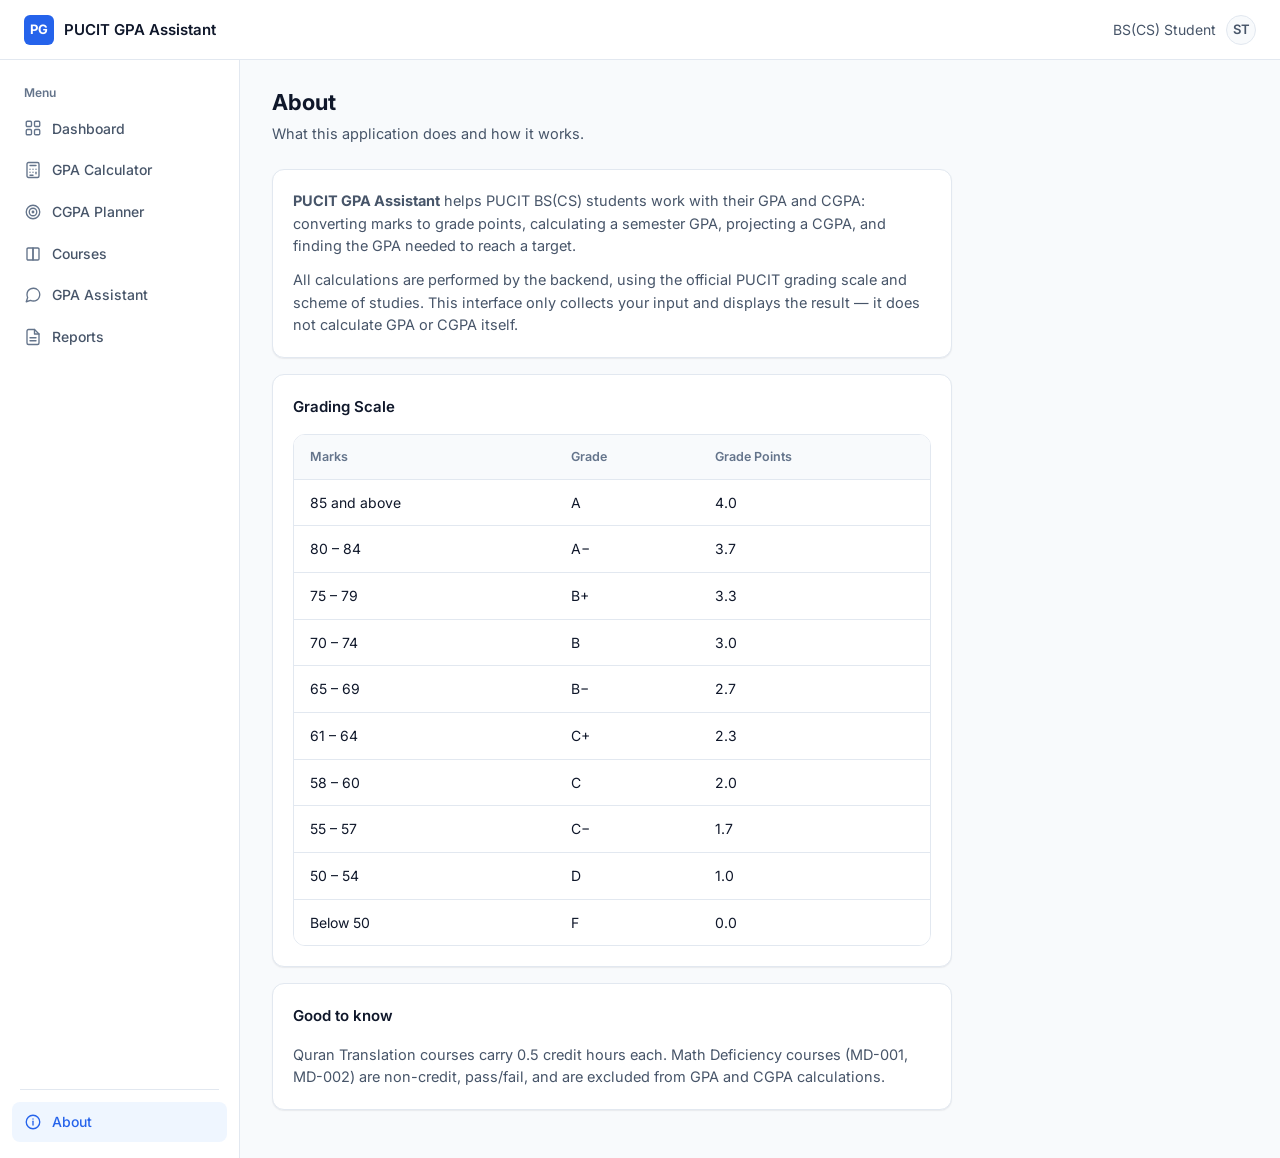
==== Frontend/about.html @ fce68ddb "Adding about.html" ====
<!DOCTYPE html>
<html lang="en">
<head>
<meta charset="UTF-8">
<meta name="viewport" content="width=device-width, initial-scale=1.0">
<title>About · PUCIT GPA Assistant</title>
<link rel="preconnect" href="https://fonts.googleapis.com">
<link rel="preconnect" href="https://fonts.gstatic.com" crossorigin>
<link href="https://fonts.googleapis.com/css2?family=Inter:wght@400;500;600;700&display=swap" rel="stylesheet">
<link rel="stylesheet" href="css/style.css">
</head>
<body>
<div class="app-shell">

  <header class="topbar">
    <a href="index.html" class="brand">
      <span class="brand-mark">PG</span>
      <span>PUCIT GPA Assistant</span>
    </a>
    <div class="topbar-user">
      <span>BS(CS) Student</span>
      <span class="topbar-user-avatar">ST</span>
    </div>
  </header>

  <nav class="sidebar" aria-label="Primary">
    <div>
      <p class="nav-section-label">Menu</p>
      <ul class="nav-list">
          <li><a class="nav-link" href="index.html"><svg class="icon" viewBox="0 0 24 24"><rect x="3" y="3" width="7" height="7" rx="1.5"></rect><rect x="14" y="3" width="7" height="7" rx="1.5"></rect><rect x="14" y="14" width="7" height="7" rx="1.5"></rect><rect x="3" y="14" width="7" height="7" rx="1.5"></rect></svg><span>Dashboard</span></a></li>
          <li><a class="nav-link" href="gpa-calculator.html"><svg class="icon" viewBox="0 0 24 24"><rect x="4" y="2" width="16" height="20" rx="2"></rect><line x1="8" y1="6" x2="16" y2="6"></line><line x1="8" y1="11" x2="8" y2="11.01"></line><line x1="12" y1="11" x2="12" y2="11.01"></line><line x1="16" y1="11" x2="16" y2="11.01"></line><line x1="8" y1="15" x2="8" y2="15.01"></line><line x1="12" y1="15" x2="12" y2="15.01"></line><line x1="16" y1="15" x2="16" y2="17"></line><line x1="8" y1="19" x2="12" y2="19"></line></svg><span>GPA Calculator</span></a></li>
          <li><a class="nav-link" href="cgpa-planner.html"><svg class="icon" viewBox="0 0 24 24"><circle cx="12" cy="12" r="9"></circle><circle cx="12" cy="12" r="5"></circle><circle cx="12" cy="12" r="1"></circle></svg><span>CGPA Planner</span></a></li>
          <li><a class="nav-link" href="courses.html"><svg class="icon" viewBox="0 0 24 24"><path d="M4 5.5C4 4.67 4.67 4 5.5 4H12v16H5.5A1.5 1.5 0 0 1 4 18.5v-13Z"></path><path d="M20 5.5c0-.83-.67-1.5-1.5-1.5H12v16h6.5c.83 0 1.5-.67 1.5-1.5v-13Z"></path></svg><span>Courses</span></a></li>
          <li><a class="nav-link" href="assistant.html"><svg class="icon" viewBox="0 0 24 24"><path d="M21 11.5a8.38 8.38 0 0 1-.9 3.8 8.5 8.5 0 0 1-7.6 4.7 8.38 8.38 0 0 1-3.8-.9L3 21l1.9-5.7a8.38 8.38 0 0 1-.9-3.8 8.5 8.5 0 0 1 4.7-7.6 8.38 8.38 0 0 1 3.8-.9h.5a8.48 8.48 0 0 1 8 8v.5Z"></path></svg><span>GPA Assistant</span></a></li>
          <li><a class="nav-link" href="reports.html"><svg class="icon" viewBox="0 0 24 24"><path d="M14 2H6a2 2 0 0 0-2 2v16a2 2 0 0 0 2 2h12a2 2 0 0 0 2-2V8Z"></path><path d="M14 2v6h6"></path><line x1="8" y1="13" x2="16" y2="13"></line><line x1="8" y1="17" x2="16" y2="17"></line></svg><span>Reports</span></a></li>
      </ul>
    </div>
    <div class="sidebar-footer">
      <div class="nav-divider"></div>
      <ul class="nav-list">
        <li><a class="nav-link" href="about.html" aria-current="page"><svg class="icon" viewBox="0 0 24 24"><circle cx="12" cy="12" r="9"></circle><line x1="12" y1="11" x2="12" y2="16"></line><line x1="12" y1="8" x2="12" y2="8.01"></line></svg><span>About</span></a></li>
      </ul>
    </div>
  </nav>

  <main class="main-content">
    <div class="page-header">
      <h1 class="page-title">About</h1>
      <p class="page-subtitle">What this application does and how it works.</p>
    </div>

    <div class="about-content">
      <div class="card">
        <p><strong>PUCIT GPA Assistant</strong> helps PUCIT BS(CS) students work with their GPA and CGPA: converting marks to grade points, calculating a semester GPA, projecting a CGPA, and finding the GPA needed to reach a target.</p>
        <p>All calculations are performed by the backend, using the official PUCIT grading scale and scheme of studies. This interface only collects your input and displays the result — it does not calculate GPA or CGPA itself.</p>
      </div>

      <div class="card">
        <div class="card-header">
          <span class="card-title">Grading Scale</span>
        </div>
        <div class="table-wrapper grade-scale-table">
          <table class="table">
            <thead>
              <tr>
                <th>Marks</th>
                <th>Grade</th>
                <th>Grade Points</th>
              </tr>
            </thead>
            <tbody>
          <tr>
            <td>85 and above</td>
            <td>A</td>
            <td>4.0</td>
          </tr>
          <tr>
            <td>80 – 84</td>
            <td>A−</td>
            <td>3.7</td>
          </tr>
          <tr>
            <td>75 – 79</td>
            <td>B+</td>
            <td>3.3</td>
          </tr>
          <tr>
            <td>70 – 74</td>
            <td>B</td>
            <td>3.0</td>
          </tr>
          <tr>
            <td>65 – 69</td>
            <td>B−</td>
            <td>2.7</td>
          </tr>
          <tr>
            <td>61 – 64</td>
            <td>C+</td>
            <td>2.3</td>
          </tr>
          <tr>
            <td>58 – 60</td>
            <td>C</td>
            <td>2.0</td>
          </tr>
          <tr>
            <td>55 – 57</td>
            <td>C−</td>
            <td>1.7</td>
          </tr>
          <tr>
            <td>50 – 54</td>
            <td>D</td>
            <td>1.0</td>
          </tr>
          <tr>
            <td>Below 50</td>
            <td>F</td>
            <td>0.0</td>
          </tr>
            </tbody>
          </table>
        </div>
      </div>

      <div class="card">
        <div class="card-header">
          <span class="card-title">Good to know</span>
        </div>
        <p>Quran Translation courses carry 0.5 credit hours each. Math Deficiency courses (MD-001, MD-002) are non-credit, pass/fail, and are excluded from GPA and CGPA calculations.</p>
      </div>
    </div>

  </main>

</div>
</body>
</html>
---- Frontend/css/style.css ----
/* =========================================================
   PUCIT GPA Assistant — Stylesheet
   A light, academic, production-style UI.
   Organized in sections: Tokens, Reset, Layout, Components, Pages, Responsive.
   ========================================================= */

/* ---------------------------------------------------------
   1. DESIGN TOKENS
   --------------------------------------------------------- */
:root {
  /* Color */
  --color-primary: #2563eb;
  --color-primary-hover: #1d4ed8;
  --color-bg: #f8fafc;
  --color-surface: #ffffff;
  --color-border: #e2e8f0;
  --color-text: #0f172a;
  --color-text-secondary: #475569;
  --color-text-muted: #64748b;
  --color-success: #16a34a;
  --color-success-bg: #f0fdf4;
  --color-success-border: #bbf7d0;
  --color-warning: #d97706;
  --color-warning-bg: #fffbeb;
  --color-warning-border: #fde68a;
  --color-error: #dc2626;
  --color-error-bg: #fef2f2;
  --color-error-border: #fecaca;

  /* Type */
  --font-base: "Inter", -apple-system, BlinkMacSystemFont, "Segoe UI", Roboto, sans-serif;

  /* Radius */
  --radius-sm: 6px;
  --radius-md: 8px;
  --radius-lg: 12px;
  --radius-pill: 999px;

  /* Shadow */
  --shadow-sm: 0 1px 2px rgba(15, 23, 42, 0.04), 0 1px 1px rgba(15, 23, 42, 0.03);
  --shadow-md: 0 4px 10px rgba(15, 23, 42, 0.06), 0 1px 3px rgba(15, 23, 42, 0.04);

  /* Layout */
  --sidebar-width: 240px;
  --topbar-height: 60px;

  /* Motion */
  --transition-fast: 120ms ease;
  --transition-base: 180ms ease;
}

/* ---------------------------------------------------------
   2. RESET & BASE
   --------------------------------------------------------- */
*,
*::before,
*::after {
  box-sizing: border-box;
}

html {
  -webkit-text-size-adjust: 100%;
}

body {
  margin: 0;
  font-family: var(--font-base);
  font-size: 15px;
  line-height: 1.55;
  color: var(--color-text);
  background-color: var(--color-bg);
}

h1, h2, h3, h4, h5, h6 {
  margin: 0;
  font-weight: 600;
  line-height: 1.3;
}

p {
  margin: 0;
}

a {
  color: inherit;
  text-decoration: none;
}

ul, ol {
  margin: 0;
  padding: 0;
  list-style: none;
}

button {
  font-family: inherit;
}

table {
  border-collapse: collapse;
}

img, svg {
  display: block;
  max-width: 100%;
}

/* Base focus visibility across the app */
a:focus-visible,
button:focus-visible,
input:focus-visible,
select:focus-visible,
textarea:focus-visible,
.nav-link:focus-visible {
  outline: 2px solid var(--color-primary);
  outline-offset: 2px;
  border-radius: var(--radius-sm);
}

.icon {
  width: 18px;
  height: 18px;
  flex-shrink: 0;
  stroke: currentColor;
  fill: none;
  stroke-width: 1.8;
  stroke-linecap: round;
  stroke-linejoin: round;
}

/* ---------------------------------------------------------
   3. APP SHELL LAYOUT
   --------------------------------------------------------- */
.app-shell {
  display: grid;
  grid-template-columns: var(--sidebar-width) 1fr;
  grid-template-rows: var(--topbar-height) 1fr;
  grid-template-areas:
    "topbar topbar"
    "sidebar main";
  min-height: 100vh;
}

/* --- Top bar --- */
.topbar {
  grid-area: topbar;
  display: flex;
  align-items: center;
  justify-content: space-between;
  padding: 0 24px;
  background-color: var(--color-surface);
  border-bottom: 1px solid var(--color-border);
}

.brand {
  display: flex;
  align-items: center;
  gap: 10px;
  font-weight: 600;
  font-size: 15px;
  color: var(--color-text);
}

.brand-mark {
  display: flex;
  align-items: center;
  justify-content: center;
  width: 30px;
  height: 30px;
  border-radius: var(--radius-sm);
  background-color: var(--color-primary);
  color: #ffffff;
  font-weight: 700;
  font-size: 13px;
}

.topbar-user {
  display: flex;
  align-items: center;
  gap: 10px;
  color: var(--color-text-secondary);
  font-size: 14px;
}

.topbar-user-avatar {
  display: flex;
  align-items: center;
  justify-content: center;
  width: 30px;
  height: 30px;
  border-radius: 50%;
  background-color: var(--color-bg);
  border: 1px solid var(--color-border);
  color: var(--color-text-secondary);
  font-size: 13px;
  font-weight: 600;
}

/* --- Sidebar --- */
.sidebar {
  grid-area: sidebar;
  background-color: var(--color-surface);
  border-right: 1px solid var(--color-border);
  padding: 16px 12px;
  display: flex;
  flex-direction: column;
}

.nav-section-label {
  padding: 8px 12px 6px;
  font-size: 12px;
  font-weight: 600;
  color: var(--color-text-muted);
}

.nav-list {
  display: flex;
  flex-direction: column;
  gap: 2px;
}

.nav-link {
  display: flex;
  align-items: center;
  gap: 10px;
  padding: 9px 12px;
  border-radius: var(--radius-md);
  color: var(--color-text-secondary);
  font-size: 14px;
  font-weight: 500;
  transition: background-color var(--transition-fast), color var(--transition-fast);
}

.nav-link .icon {
  color: var(--color-text-muted);
  transition: color var(--transition-fast);
}

.nav-link:hover {
  background-color: var(--color-bg);
  color: var(--color-text);
}

.nav-link:hover .icon {
  color: var(--color-text-secondary);
}

.nav-link[aria-current="page"] {
  background-color: #eff6ff;
  color: var(--color-primary);
}

.nav-link[aria-current="page"] .icon {
  color: var(--color-primary);
}

.nav-divider {
  height: 1px;
  background-color: var(--color-border);
  margin: 12px 8px;
}

.sidebar-footer {
  margin-top: auto;
}

/* --- Main content --- */
.main-content {
  grid-area: main;
  padding: 28px 32px 48px;
  max-width: 1120px;
  width: 100%;
}

.page-header {
  margin-bottom: 24px;
}

.page-eyebrow {
  color: var(--color-text-muted);
  font-size: 13px;
  margin-bottom: 4px;
}

.page-title {
  font-size: 22px;
  font-weight: 700;
  color: var(--color-text);
}

.page-subtitle {
  margin-top: 6px;
  color: var(--color-text-secondary);
  font-size: 14.5px;
  max-width: 640px;
}

/* ---------------------------------------------------------
   4. CARDS
   --------------------------------------------------------- */
.card {
  background-color: var(--color-surface);
  border: 1px solid var(--color-border);
  border-radius: var(--radius-lg);
  box-shadow: var(--shadow-sm);
  padding: 20px;
}

.card-header {
  display: flex;
  align-items: baseline;
  justify-content: space-between;
  margin-bottom: 16px;
  gap: 12px;
}

.card-title {
  font-size: 15px;
  font-weight: 600;
  color: var(--color-text);
}

.card-description {
  font-size: 13.5px;
  color: var(--color-text-muted);
  margin-top: 2px;
}

.card-grid {
  display: grid;
  grid-template-columns: repeat(4, 1fr);
  gap: 16px;
}

.stat-card {
  background-color: var(--color-surface);
  border: 1px solid var(--color-border);
  border-radius: var(--radius-lg);
  padding: 18px 20px;
}

.stat-card-label {
  font-size: 13px;
  color: var(--color-text-muted);
  margin-bottom: 8px;
}

.stat-card-value {
  font-size: 26px;
  font-weight: 700;
  color: var(--color-text);
}

.stat-card-value.is-empty {
  color: var(--color-text-muted);
  font-weight: 600;
}

.stat-card-hint {
  margin-top: 6px;
  font-size: 12.5px;
  color: var(--color-text-muted);
}

/* ---------------------------------------------------------
   5. BUTTONS
   --------------------------------------------------------- */
.btn {
  display: inline-flex;
  align-items: center;
  justify-content: center;
  gap: 8px;
  padding: 10px 18px;
  border-radius: var(--radius-md);
  font-size: 14px;
  font-weight: 600;
  border: 1px solid transparent;
  cursor: pointer;
  transition: background-color var(--transition-fast), border-color var(--transition-fast), color var(--transition-fast);
  white-space: nowrap;
}

.btn .icon {
  width: 16px;
  height: 16px;
}

.btn-primary {
  background-color: var(--color-primary);
  color: #ffffff;
}

.btn-primary:hover {
  background-color: var(--color-primary-hover);
}

.btn-primary:disabled {
  background-color: #93b6f8;
  cursor: not-allowed;
}

.btn-secondary {
  background-color: var(--color-surface);
  color: var(--color-text);
  border-color: var(--color-border);
}

.btn-secondary:hover {
  background-color: var(--color-bg);
  border-color: #cbd5e1;
}

.btn-secondary:disabled {
  color: var(--color-text-muted);
  cursor: not-allowed;
}

.btn-ghost {
  background-color: transparent;
  color: var(--color-text-secondary);
}

.btn-ghost:hover {
  background-color: var(--color-bg);
  color: var(--color-text);
}

.btn-sm {
  padding: 7px 12px;
  font-size: 13px;
}

.btn-block {
  width: 100%;
}

.button-row {
  display: flex;
  gap: 10px;
  flex-wrap: wrap;
  margin-top: 20px;
}

/* ---------------------------------------------------------
   6. FORMS
   --------------------------------------------------------- */
.form-group {
  margin-bottom: 18px;
}

.form-row {
  display: grid;
  grid-template-columns: 1fr 1fr;
  gap: 16px;
}

label,
.form-label {
  display: block;
  font-size: 13.5px;
  font-weight: 600;
  color: var(--color-text);
  margin-bottom: 6px;
}

.form-help {
  margin-top: 6px;
  font-size: 12.5px;
  color: var(--color-text-muted);
}

.form-error {
  margin-top: 6px;
  font-size: 12.5px;
  color: var(--color-error);
  display: none;
}

.form-error.is-visible {
  display: block;
}

.form-success {
  margin-top: 6px;
  font-size: 12.5px;
  color: var(--color-success);
}

input[type="text"],
input[type="number"],
input[type="email"],
select,
textarea {
  width: 100%;
  padding: 10px 12px;
  font-size: 14px;
  font-family: inherit;
  color: var(--color-text);
  background-color: var(--color-surface);
  border: 1px solid var(--color-border);
  border-radius: var(--radius-md);
  transition: border-color var(--transition-fast), box-shadow var(--transition-fast);
}

input::placeholder,
textarea::placeholder {
  color: var(--color-text-muted);
}

input:focus,
select:focus,
textarea:focus {
  outline: none;
  border-color: var(--color-primary);
  box-shadow: 0 0 0 3px rgba(37, 99, 235, 0.12);
}

input.is-invalid,
select.is-invalid {
  border-color: var(--color-error);
}

input.is-invalid:focus,
select.is-invalid:focus {
  box-shadow: 0 0 0 3px rgba(220, 38, 38, 0.12);
}

input:disabled,
select:disabled,
textarea:disabled {
  background-color: var(--color-bg);
  color: var(--color-text-muted);
  cursor: not-allowed;
}

select {
  appearance: none;
  background-image: url("data:image/svg+xml;utf8,<svg xmlns='http://www.w3.org/2000/svg' width='16' height='16' viewBox='0 0 24 24' fill='none' stroke='%23475569' stroke-width='2' stroke-linecap='round' stroke-linejoin='round'><polyline points='6 9 12 15 18 9'></polyline></svg>");
  background-repeat: no-repeat;
  background-position: right 12px center;
  padding-right: 36px;
}

textarea {
  resize: vertical;
  min-height: 80px;
}

fieldset {
  border: none;
  padding: 0;
  margin: 0;
}

/* ---------------------------------------------------------
   7. PILLS / BADGES
   --------------------------------------------------------- */
.pill {
  display: inline-flex;
  align-items: center;
  gap: 6px;
  padding: 3px 10px;
  border-radius: var(--radius-pill);
  font-size: 12.5px;
  font-weight: 600;
  background-color: var(--color-bg);
  color: var(--color-text-secondary);
  border: 1px solid var(--color-border);
}

.pill-success {
  background-color: var(--color-success-bg);
  border-color: var(--color-success-border);
  color: var(--color-success);
}

.pill-warning {
  background-color: var(--color-warning-bg);
  border-color: var(--color-warning-border);
  color: var(--color-warning);
}

.pill-error {
  background-color: var(--color-error-bg);
  border-color: var(--color-error-border);
  color: var(--color-error);
}

.pill-primary {
  background-color: #eff6ff;
  border-color: #bfdbfe;
  color: var(--color-primary);
}

/* ---------------------------------------------------------
   8. TABLES
   --------------------------------------------------------- */
.table-wrapper {
  overflow-x: auto;
  border: 1px solid var(--color-border);
  border-radius: var(--radius-lg);
}

.table {
  width: 100%;
  min-width: 480px;
  border-collapse: collapse;
  background-color: var(--color-surface);
}

.table th,
.table td {
  text-align: left;
  padding: 12px 16px;
  font-size: 14px;
  border-bottom: 1px solid var(--color-border);
  white-space: nowrap;
}

.table th {
  font-size: 12.5px;
  font-weight: 600;
  color: var(--color-text-muted);
  background-color: var(--color-bg);
}

.table td {
  color: var(--color-text);
}

.table td.is-muted {
  color: var(--color-text-muted);
}

.table tbody tr:last-child td {
  border-bottom: none;
}

.table tbody tr:hover td {
  background-color: #f8fafc;
}

.table-foot-total td {
  font-weight: 600;
  background-color: var(--color-bg);
}

/* ---------------------------------------------------------
   9. EMPTY STATES
   --------------------------------------------------------- */
.empty-state {
  text-align: center;
  padding: 48px 24px;
  border: 1px dashed var(--color-border);
  border-radius: var(--radius-lg);
  background-color: var(--color-surface);
}

.empty-state-icon {
  display: flex;
  align-items: center;
  justify-content: center;
  width: 44px;
  height: 44px;
  margin: 0 auto 16px;
  border-radius: 50%;
  background-color: var(--color-bg);
  color: var(--color-text-muted);
}

.empty-state-title {
  font-size: 15px;
  font-weight: 600;
  color: var(--color-text);
  margin-bottom: 6px;
}

.empty-state-text {
  font-size: 13.5px;
  color: var(--color-text-muted);
  max-width: 360px;
  margin: 0 auto;
}

.empty-state .btn {
  margin-top: 18px;
}

/* ---------------------------------------------------------
   10. GPA CALCULATOR — course rows
   --------------------------------------------------------- */
.course-row {
  display: grid;
  grid-template-columns: 110px 1fr 90px 120px;
  align-items: center;
  gap: 16px;
  padding: 12px 4px;
  border-bottom: 1px solid var(--color-border);
}

.course-row:last-child {
  border-bottom: none;
}

.course-row-head {
  padding: 0 4px 10px;
  font-size: 12.5px;
  font-weight: 600;
  color: var(--color-text-muted);
  border-bottom: 1px solid var(--color-border);
}

.course-code {
  font-size: 13.5px;
  font-weight: 600;
  color: var(--color-text);
}

.course-name {
  font-size: 14px;
  color: var(--color-text);
}

.course-credits {
  font-size: 13.5px;
  color: var(--color-text-secondary);
}

.course-row input[type="number"] {
  width: 100%;
}

/* ---------------------------------------------------------
   11. RESULT DISPLAY
   --------------------------------------------------------- */
.result-panel {
  background-color: var(--color-surface);
  border: 1px solid var(--color-border);
  border-radius: var(--radius-lg);
  padding: 24px;
  display: flex;
  flex-wrap: wrap;
  gap: 32px;
  align-items: center;
  justify-content: space-between;
}

.result-primary-label {
  font-size: 13px;
  color: var(--color-text-muted);
  margin-bottom: 6px;
}

.result-primary-value {
  font-size: 50px;
  font-weight: 700;
  color: var(--color-primary);
  line-height: 1;
}

.result-meta {
  display: flex;
  gap: 28px;
  flex-wrap: wrap;
}

.result-meta-item {
  min-width: 100px;
}

.result-meta-label {
  font-size: 12.5px;
  color: var(--color-text-muted);
  margin-bottom: 4px;
}

.result-meta-value {
  font-size: 25px;
  font-weight: 800;
  color: var(--color-text);
}

/* Horizon result rows (CGPA planner) */
.horizon-list {
  display: flex;
  flex-direction: column;
  gap: 10px;
}

.horizon-row {
  display: flex;
  align-items: center;
  justify-content: space-between;
  gap: 16px;
  padding: 14px 18px;
  border: 1px solid var(--color-border);
  border-radius: var(--radius-md);
  background-color: var(--color-surface);
}

.horizon-row.is-achievable {
  border-color: var(--color-success-border);
  background-color: var(--color-success-bg);
}

.horizon-label {
  font-size: 13.5px;
  font-weight: 600;
  color: var(--color-text);
}

.horizon-sub {
  font-size: 12.5px;
  color: var(--color-text-muted);
  margin-top: 2px;
}

.horizon-value {
  text-align: right;
}

.horizon-value-number {
  font-size: 20px;
  font-weight: 700;
  color: var(--color-text);
}

/* ---------------------------------------------------------
   12. CHAT / GPA ASSISTANT
   --------------------------------------------------------- */
.chat-layout {
  display: flex;
  flex-direction: column;
  height: calc(100vh - var(--topbar-height) - 56px);
  min-height: 480px;
  background-color: var(--color-surface);
  border: 1px solid var(--color-border);
  border-radius: var(--radius-lg);
  overflow: hidden;
}

.chat-toolbar {
  display: flex;
  align-items: center;
  justify-content: flex-end;
  padding: 12px 16px;
  border-bottom: 1px solid var(--color-border);
}

.chat-messages {
  flex: 1;
  overflow-y: auto;
  padding: 24px;
  display: flex;
  flex-direction: column;
  gap: 16px;
}

.message-row {
  display: flex;
}

.message-row.is-user {
  justify-content: flex-end;
}

.message-bubble {
  max-width: 70%;
  padding: 12px 16px;
  border-radius: var(--radius-lg);
  font-size: 14.5px;
  line-height: 1.5;
}

.message-row.is-assistant .message-bubble {
  background-color: var(--color-bg);
  color: var(--color-text);
  border: 1px solid var(--color-border);
  border-top-left-radius: 4px;
}

.message-row.is-user .message-bubble {
  background-color: var(--color-primary);
  color: #ffffff;
  border-top-right-radius: 4px;
}

.chat-empty {
  flex: 1;
  display: flex;
  flex-direction: column;
  align-items: center;
  justify-content: center;
  text-align: center;
  padding: 24px;
}

.chat-empty-icon {
  display: flex;
  align-items: center;
  justify-content: center;
  width: 48px;
  height: 48px;
  margin-bottom: 16px;
  border-radius: 50%;
  background-color: #eff6ff;
  color: var(--color-primary);
}

.chat-empty-title {
  font-size: 16px;
  font-weight: 600;
  margin-bottom: 6px;
}

.chat-empty-text {
  font-size: 13.5px;
  color: var(--color-text-muted);
  max-width: 380px;
  margin-bottom: 20px;
}

.quick-questions {
  display: flex;
  flex-wrap: wrap;
  gap: 8px;
  justify-content: center;
  max-width: 520px;
}

.quick-question-chip {
  padding: 8px 14px;
  border-radius: var(--radius-pill);
  border: 1px solid var(--color-border);
  background-color: var(--color-surface);
  color: var(--color-text-secondary);
  font-size: 13px;
  font-weight: 500;
  cursor: pointer;
  transition: border-color var(--transition-fast), color var(--transition-fast), background-color var(--transition-fast);
}

.quick-question-chip:hover {
  border-color: var(--color-primary);
  color: var(--color-primary);
  background-color: #eff6ff;
}

.chat-input-bar {
  display: flex;
  align-items: flex-end;
  gap: 10px;
  padding: 16px;
  border-top: 1px solid var(--color-border);
  background-color: var(--color-surface);
}

.chat-input-bar textarea {
  min-height: 44px;
  max-height: 140px;
}

/* ---------------------------------------------------------
   13. REPORTS
   --------------------------------------------------------- */
.report-list {
  display: flex;
  flex-direction: column;
  gap: 12px;
}

.report-card {
  display: flex;
  align-items: center;
  justify-content: space-between;
  gap: 16px;
  padding: 16px 20px;
  background-color: var(--color-surface);
  border: 1px solid var(--color-border);
  border-radius: var(--radius-lg);
}

.report-card-icon {
  display: flex;
  align-items: center;
  justify-content: center;
  width: 38px;
  height: 38px;
  border-radius: var(--radius-md);
  background-color: var(--color-bg);
  color: var(--color-text-secondary);
  flex-shrink: 0;
}

.report-card-body {
  flex: 1;
  min-width: 0;
}

.report-card-title {
  font-size: 14.5px;
  font-weight: 600;
  color: var(--color-text);
}

.report-card-meta {
  font-size: 12.5px;
  color: var(--color-text-muted);
  margin-top: 2px;
}

/* ---------------------------------------------------------
   14. ABOUT PAGE
   --------------------------------------------------------- */
.about-content {
  max-width: 680px;
}

.about-content .card + .card {
  margin-top: 16px;
}

.about-content p {
  color: var(--color-text-secondary);
  font-size: 14.5px;
  margin-bottom: 12px;
}

.about-content p:last-child {
  margin-bottom: 0;
}

.grade-scale-table {
  margin-top: 8px;
}

/* ---------------------------------------------------------
   15. RESPONSIVE
   --------------------------------------------------------- */
@media (max-width: 960px) {
  .card-grid {
    grid-template-columns: repeat(2, 1fr);
  }

  .form-row {
    grid-template-columns: 1fr;
  }
}

@media (max-width: 768px) {
  .app-shell {
    grid-template-columns: 1fr;
    grid-template-areas:
      "topbar"
      "sidebar"
      "main";
  }

  .sidebar {
    border-right: none;
    border-bottom: 1px solid var(--color-border);
    padding: 10px 8px;
  }

  .nav-list {
    flex-direction: row;
    overflow-x: auto;
    gap: 4px;
    padding-bottom: 2px;
  }

  .nav-section-label,
  .nav-divider,
  .sidebar-footer {
    display: none;
  }

  .nav-link {
    flex-direction: column;
    gap: 4px;
    font-size: 11.5px;
    padding: 8px 12px;
    white-space: nowrap;
  }

  .main-content {
    padding: 20px 16px 40px;
  }

  .card-grid {
    grid-template-columns: 1fr 1fr;
    gap: 12px;
  }

  .course-row {
    grid-template-columns: 1fr;
    gap: 6px;
    padding: 14px 4px;
  }

  .course-row-head {
    display: none;
  }

  .course-row-meta {
    display: flex;
    justify-content: space-between;
    align-items: baseline;
  }

  .result-panel {
    flex-direction: column;
    align-items: flex-start;
    gap: 20px;
  }

  .message-bubble {
    max-width: 88%;
  }
}

@media (max-width: 520px) {
  .card-grid {
    grid-template-columns: 1fr;
  }

  .topbar-user span {
    display: none;
  }
}

/* Respect reduced motion preference */
@media (prefers-reduced-motion: reduce) {
  * {
    transition: none !important;
    animation: none !important;
  }
}
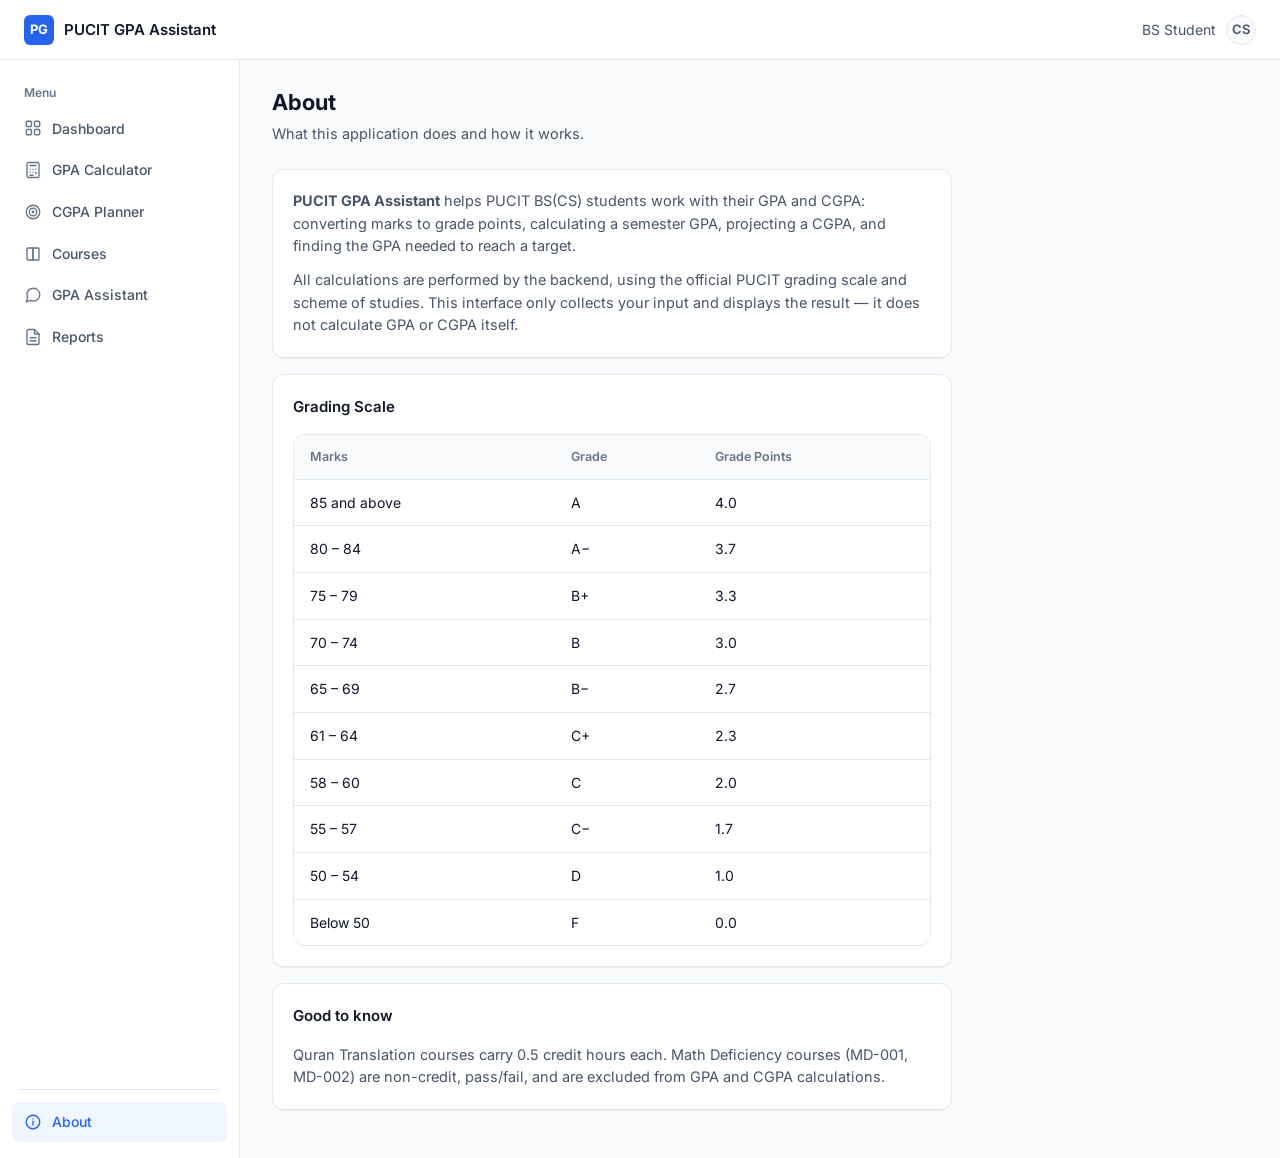
==== commit f22b09fa: "make changes for deployment" ====
--- a/Frontend/about.html
+++ b/Frontend/about.html
@@ -18,8 +18,8 @@
       <span>PUCIT GPA Assistant</span>
     </a>
     <div class="topbar-user">
-      <span>BS(CS) Student</span>
-      <span class="topbar-user-avatar">ST</span>
+      <span>BS Student</span>
+      <span class="topbar-user-avatar">CS</span>
     </div>
   </header>
 
--- a/Frontend/css/style.css
+++ b/Frontend/css/style.css
@@ -71,7 +71,12 @@
   background-color: var(--color-bg);
 }
 
-h1, h2, h3, h4, h5, h6 {
+h1,
+h2,
+h3,
+h4,
+h5,
+h6 {
   margin: 0;
   font-weight: 600;
   line-height: 1.3;
@@ -86,7 +91,8 @@
   text-decoration: none;
 }
 
-ul, ol {
+ul,
+ol {
   margin: 0;
   padding: 0;
   list-style: none;
@@ -100,7 +106,8 @@
   border-collapse: collapse;
 }
 
-img, svg {
+img,
+svg {
   display: block;
   max-width: 100%;
 }
@@ -340,7 +347,7 @@
 }
 
 .stat-card-label {
-  font-size: 13px;
+  font-size: 15px;
   color: var(--color-text-muted);
   margin-bottom: 8px;
 }
@@ -352,13 +359,13 @@
 }
 
 .stat-card-value.is-empty {
-  color: var(--color-text-muted);
-  font-weight: 600;
+  color: #0e3266;
+  font-weight: 800;
 }
 
 .stat-card-hint {
   margin-top: 6px;
-  font-size: 12.5px;
+  font-size: 14px;
   color: var(--color-text-muted);
 }
 
@@ -824,6 +831,208 @@
   font-weight: 700;
   color: var(--color-text);
 }
+
+
+.ai-plan-card {
+    margin-top: 24px;
+    padding: 20px;
+    border: 1px solid #dbe4ee;
+    border-radius: 12px;
+    background: #f8fafc;
+}
+
+.ai-plan-card h3 {
+    margin-top: 0;
+    margin-bottom: 10px;
+}
+
+.ai-plan-card p {
+    margin-bottom: 0;
+    line-height: 1.7;
+    white-space: pre-wrap;
+}
+
+#dashboard-publish-status {
+    display: none;
+    margin: 15px 0;
+    padding: 14px 20px;
+    background-color: #e8f8ee;
+    color: #218838;
+    border: 1px solid #b7ebc6;
+    border-left: 4px solid #28a745;
+    border-radius: 8px;
+    font-size: 14px;
+    font-weight: 500;
+    font-family: Arial, sans-serif;
+    line-height: 1.5;
+    transition: all 0.3s ease;
+}
+
+/* Show when message is added */
+#dashboard-publish-status:not(:empty) {
+    display: block;
+}
+
+
+.cgpa-report-actions {
+    margin-top: 20px;
+}
+
+.cgpa-report-actions button[hidden] {
+    display: none !important;
+}
+
+#cgpa-report-save-status {
+    margin-top: 10px;
+    font-size: 0.9rem;
+}
+
+
+
+.gpa-result-status {
+    margin-top: 8px;
+    font-size: 14px;
+    font-weight: 600;
+}
+
+.gpa-result-status.is-failed {
+    color: #dc2626;
+}
+
+.gpa-result-status.is-success {
+    color: #15803d;
+}
+
+.gpa-result-status.is-warning {
+    color: #b45309;
+}
+
+#gpa-result-value.is-failed {
+    color: #dc2626;
+}
+
+#gpa-result-value.is-success {
+    color: #15803d;
+}
+
+[hidden] {
+    display: none !important;
+}
+
+/* ---------------------------------------------------------
+   16. TOAST NOTIFICATIONS
+   --------------------------------------------------------- */
+.toast-container {
+  position: fixed;
+  right: 24px;
+  bottom: 24px;
+  z-index: 1000;
+  display: flex;
+  flex-direction: column;
+  gap: 10px;
+  width: min(380px, calc(100vw - 32px));
+  pointer-events: none; /* clicks pass through the empty area around toasts */
+}
+
+.toast {
+  pointer-events: auto;
+  display: flex;
+  align-items: center;
+  gap: 8px;
+  padding: 12px 8px 12px 16px;
+  background-color: #0f172a;
+  color: #f8fafc;
+  border-left: 4px solid #64748b;
+  border-radius: var(--radius-md);
+  box-shadow: 0 10px 30px rgba(15, 23, 42, 0.25),
+              0 2px 6px rgba(15, 23, 42, 0.15);
+  font-size: 14px;
+  line-height: 1.4;
+  animation: toast-in 200ms ease-out;
+}
+
+.toast.is-success {
+  border-left-color: #22c55e;
+}
+
+.toast.is-error {
+  border-left-color: #ef4444;
+}
+
+.toast.is-leaving {
+  opacity: 0;
+  transform: translateY(8px);
+  transition: opacity 160ms ease, transform 160ms ease;
+}
+
+.toast-message {
+  flex: 1;
+  min-width: 0;
+  overflow-wrap: anywhere;
+}
+
+.toast-action {
+  padding: 6px 10px;
+  border: none;
+  border-radius: var(--radius-sm);
+  background: transparent;
+  color: #93c5fd;
+  font: inherit;
+  font-weight: 600;
+  cursor: pointer;
+  transition: background-color var(--transition-fast), color var(--transition-fast);
+}
+
+.toast-action:hover {
+  background-color: rgba(147, 197, 253, 0.15);
+  color: #bfdbfe;
+}
+
+.toast-close {
+  width: 28px;
+  height: 28px;
+  border: none;
+  border-radius: var(--radius-sm);
+  background: transparent;
+  color: #94a3b8;
+  font-size: 20px;
+  line-height: 1;
+  cursor: pointer;
+  transition: background-color var(--transition-fast), color var(--transition-fast);
+}
+
+.toast-close:hover {
+  background-color: rgba(255, 255, 255, 0.1);
+  color: #f8fafc;
+}
+
+/* The default blue focus ring is hard to see on a dark background */
+.toast button:focus-visible {
+  outline: 2px solid #bfdbfe;
+  outline-offset: 1px;
+}
+
+@keyframes toast-in {
+  from {
+    opacity: 0;
+    transform: translateY(12px);
+  }
+  to {
+    opacity: 1;
+    transform: none;
+  }
+}
+
+/* On phones the toast spans the width, just above the bottom edge */
+@media (max-width: 520px) {
+  .toast-container {
+    right: 16px;
+    left: 16px;
+    bottom: 16px;
+    width: auto;
+  }
+}
+
 
 /* ---------------------------------------------------------
    12. CHAT / GPA ASSISTANT
@@ -971,9 +1180,10 @@
 
 .report-card {
   display: flex;
+  flex-direction: column;
   align-items: center;
   justify-content: space-between;
-  gap: 16px;
+  gap: 1px;
   padding: 16px 20px;
   background-color: var(--color-surface);
   border: 1px solid var(--color-border);
@@ -1009,6 +1219,155 @@
   margin-top: 2px;
 }
 
+
+
+/* Reports page */
+
+#report-list {
+    display: grid;
+    grid-template-columns: repeat(auto-fit, minmax(280px, 1fr));
+    gap: 20px;
+    align-items: start;
+}
+
+#report-list[hidden],
+#reports-empty-state[hidden] {
+    display: none !important;
+}
+
+.report-card {
+    min-width: 0;
+    padding: 22px;
+    border: 1px solid #e5e7eb;
+    border-radius: 14px;
+    background: #ffffff;
+    box-shadow: 0 3px 12px rgba(15, 23, 42, 0.04);
+    transition: box-shadow 180ms ease, border-color 180ms ease;
+}
+
+.report-card:hover {
+    border-color: #cbd5e1;
+    box-shadow: 0 8px 24px rgba(15, 23, 42, 0.08);
+}
+
+.report-card-header {
+    display: flex;
+    align-items: flex-start;
+    justify-content: space-between;
+    flex-wrap: wrap;
+    gap: 12px;
+    margin-bottom: 18px;
+}
+
+.report-heading-group {
+    display: flex;
+    flex-direction: column;
+    align-items: flex-start;
+    gap: 8px;
+    min-width: 0;
+}
+
+.report-title {
+    margin: 0;
+    color: #172033;
+    font-size: 17px;
+    font-weight: 650;
+    line-height: 1.45;
+    overflow-wrap: anywhere;
+}
+
+.report-type {
+    display: inline-flex;
+    align-items: center;
+    padding: 5px 9px;
+    border-radius: 6px;
+    background: #eff6ff;
+    color: #1d4ed8;
+    font-size: 12px;
+    font-weight: 600;
+}
+
+.report-date {
+    margin: 2px 0 0;
+    color: #64748b;
+    font-size: 12px;
+    line-height: 1.5;
+}
+
+.report-content {
+    max-height: 260px;
+    overflow: auto;
+    margin: 0 0 20px;
+    padding: 15px;
+    border: 1px solid #eef2f7;
+    border-radius: 9px;
+    background: #f8fafc;
+    color: #334155;
+    font-family: inherit;
+    font-size: 13px;
+    line-height: 1.8;
+    white-space: pre-wrap;
+    overflow-wrap: anywhere;
+}
+
+.report-actions {
+    display: flex;
+    flex-wrap: wrap;
+    gap: 10px;
+    padding-top: 15px;
+    border-top: 1px solid #eef2f7;
+}
+
+.report-actions button {
+    min-height: 38px;
+    padding: 9px 14px;
+    border: 1px solid #dbe2ea;
+    border-radius: 8px;
+    background: #ffffff;
+    color: #334155;
+    font: inherit;
+    font-size: 13px;
+    font-weight: 600;
+    cursor: pointer;
+    transition: background 150ms ease, border-color 150ms ease;
+}
+
+.report-actions .report-download-btn {
+    border-color: #2563eb;
+    background: #2563eb;
+    color: #ffffff;
+}
+
+.report-actions .report-download-btn:hover {
+    border-color: #1d4ed8;
+    background: #1d4ed8;
+}
+
+.report-actions .report-delete-btn:hover {
+    border-color: #fecaca;
+    background: #fef2f2;
+    color: #b91c1c;
+}
+
+.report-actions button:focus-visible {
+    outline: 3px solid #93c5fd;
+    outline-offset: 2px;
+}
+
+@media (max-width: 600px) {
+    #report-list {
+        grid-template-columns: minmax(0, 1fr);
+    }
+
+    .report-card {
+        padding: 17px;
+    }
+
+    .report-card-header {
+        flex-direction: column;
+    }
+}
+
 /* ---------------------------------------------------------
    14. ABOUT PAGE
    --------------------------------------------------------- */
@@ -1016,7 +1375,7 @@
   max-width: 680px;
 }
 
-.about-content .card + .card {
+.about-content .card+.card {
   margin-top: 16px;
 }
 
@@ -1136,3 +1495,7 @@
     animation: none !important;
   }
 }
+
+[hidden] {
+    display: none !important;
+}
